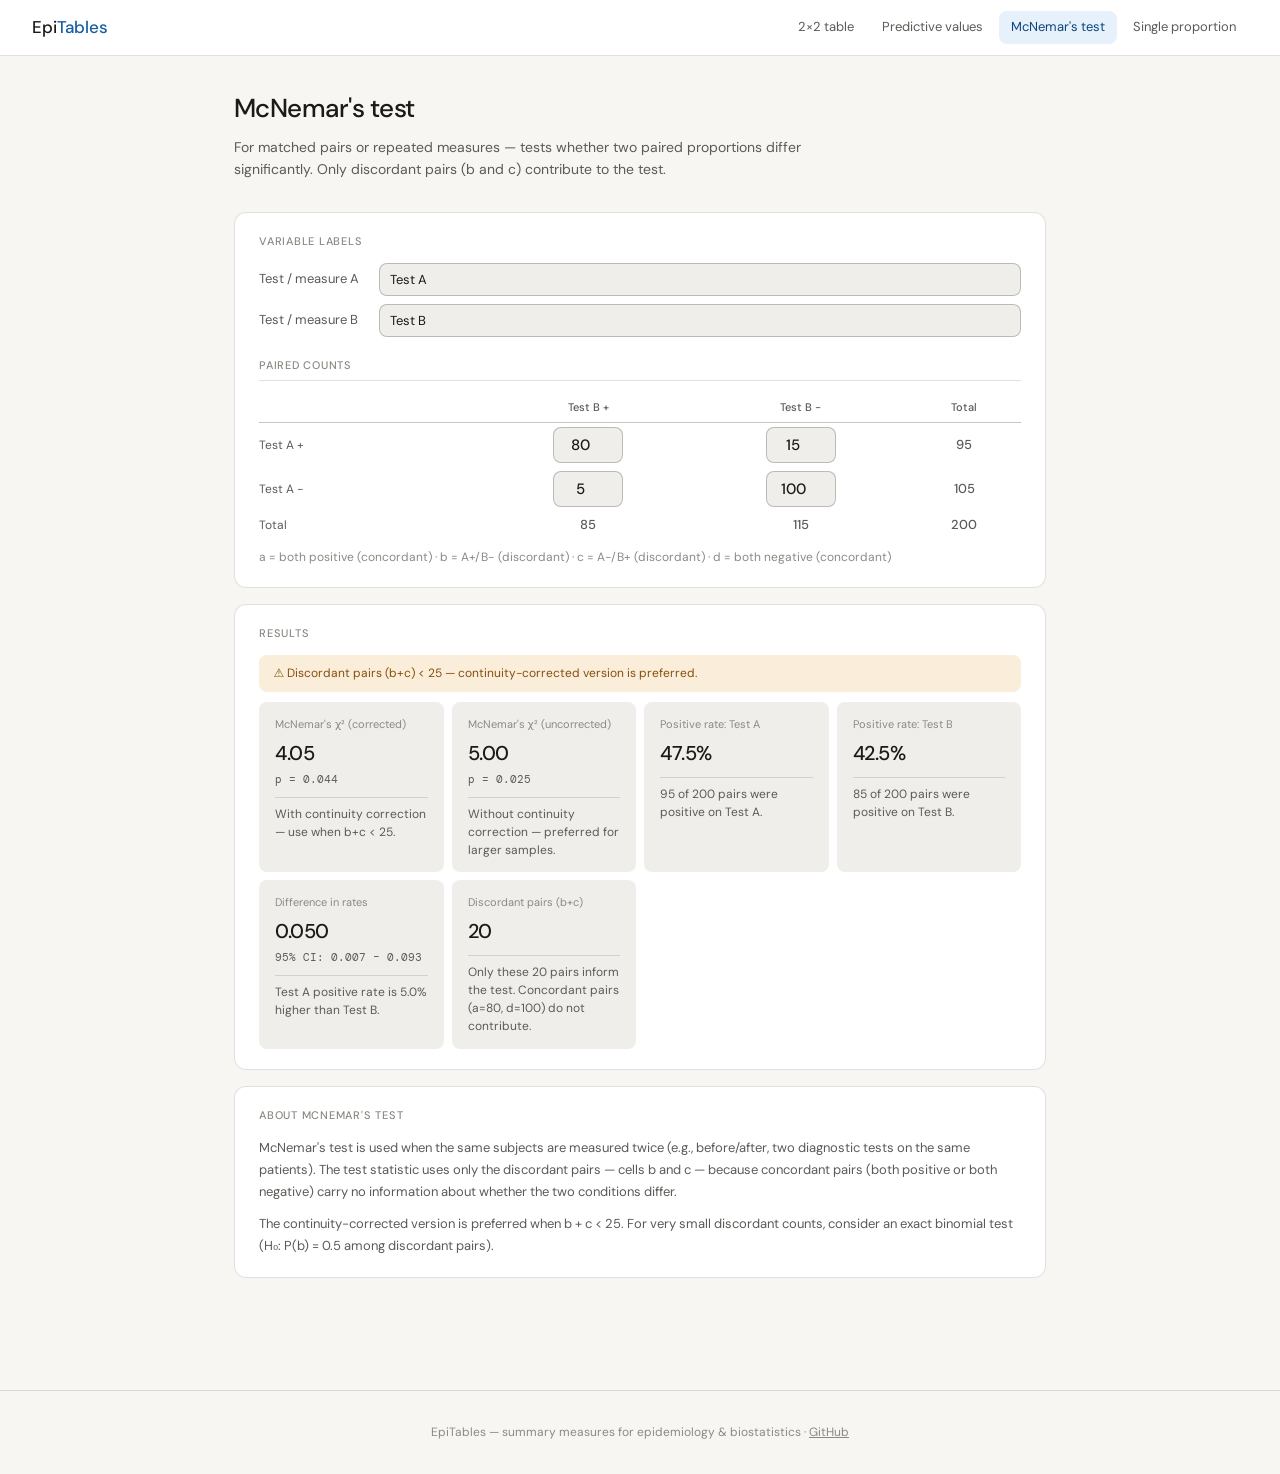
==== mcnemar.html @ b1627072 "initial commit" ====
<!DOCTYPE html>
<html lang="en">
<head>
  <meta charset="UTF-8">
  <meta name="viewport" content="width=device-width, initial-scale=1.0">
  <title>EpiTables — McNemar's Test</title>
  <meta name="description" content="McNemar's test for paired proportions. Corrected and uncorrected chi-square, difference in positive rates with CI.">
  <link rel="preconnect" href="https://fonts.googleapis.com">
  <link href="https://fonts.googleapis.com/css2?family=DM+Sans:wght@400;500&family=DM+Mono&display=swap" rel="stylesheet">
  <link rel="stylesheet" href="css/style.css">
</head>
<body>

<header class="site-header">
  <a href="index.html" class="logo">Epi<span>Tables</span></a>
  <nav class="site-nav">
    <a href="index.html">2×2 table</a>
    <a href="predictive.html">Predictive values</a>
    <a href="mcnemar.html" class="active">McNemar's test</a>
    <a href="proportion.html">Single proportion</a>
  </nav>
</header>

<main class="page-wrap">
  <div class="page-hero">
    <h1>McNemar's test</h1>
    <p>For matched pairs or repeated measures — tests whether two paired proportions differ significantly. Only discordant pairs (b and c) contribute to the test.</p>
  </div>

  <div class="card">
    <div class="section-label">Variable labels</div>
    <div class="field-row">
      <label>Test / measure A</label>
      <input type="text" id="mcA" value="Test A" oninput="update()">
    </div>
    <div class="field-row">
      <label>Test / measure B</label>
      <input type="text" id="mcB" value="Test B" oninput="update()">
    </div>

    <div class="inner-divider">Paired counts</div>
    <table class="table-2x2">
      <thead>
        <tr>
          <th></th>
          <th id="hBp">Test B +</th>
          <th id="hBn">Test B −</th>
          <th>Total</th>
        </tr>
      </thead>
      <tbody>
        <tr>
          <td class="row-label" id="hAp">Test A +</td>
          <td><input type="number" id="ma" value="80" min="0" oninput="update()"></td>
          <td><input type="number" id="mb" value="15" min="0" oninput="update()"></td>
          <td class="cell-total" id="mr1">95</td>
        </tr>
        <tr>
          <td class="row-label" id="hAn">Test A −</td>
          <td><input type="number" id="mc" value="5" min="0" oninput="update()"></td>
          <td><input type="number" id="md" value="100" min="0" oninput="update()"></td>
          <td class="cell-total" id="mr2">105</td>
        </tr>
        <tr>
          <td class="row-label">Total</td>
          <td class="cell-total" id="mc1">85</td>
          <td class="cell-total" id="mc2">115</td>
          <td class="cell-total" id="mN">200</td>
        </tr>
      </tbody>
    </table>
    <p style="font-size:12px;color:var(--text-tertiary);margin-top:8px">
      a = both positive (concordant) · b = A+/B− (discordant) · c = A−/B+ (discordant) · d = both negative (concordant)
    </p>
  </div>

  <div class="card">
    <div class="section-label">Results</div>
    <div id="warnArea"></div>
    <div id="results" class="metrics-grid"></div>
  </div>

  <div class="card">
    <div class="section-label">About McNemar's test</div>
    <p style="font-size:13px;color:var(--text-secondary);line-height:1.7">
      McNemar's test is used when the same subjects are measured twice (e.g., before/after, two diagnostic tests on the same patients).
      The test statistic uses only the discordant pairs — cells b and c — because concordant pairs (both positive or both negative) carry no information about whether the two conditions differ.
    </p>
    <p style="font-size:13px;color:var(--text-secondary);line-height:1.7;margin-top:10px">
      The continuity-corrected version is preferred when b + c &lt; 25. For very small discordant counts, consider an exact binomial test (H₀: P(b) = 0.5 among discordant pairs).
    </p>
  </div>
</main>

<footer class="site-footer">
  EpiTables — summary measures for epidemiology &amp; biostatistics ·
  <a href="https://github.com/yourusername/epitables" target="_blank">GitHub</a>
</footer>

<script src="js/stats.js"></script>
<script>
function update() {
  const a = parseFloat(document.getElementById('ma').value)||0;
  const b = parseFloat(document.getElementById('mb').value)||0;
  const c = parseFloat(document.getElementById('mc').value)||0;
  const d = parseFloat(document.getElementById('md').value)||0;
  const tA = document.getElementById('mcA').value||'Test A';
  const tB = document.getElementById('mcB').value||'Test B';
  const N  = a+b+c+d;
  const S  = Stats;

  document.getElementById('hBp').textContent = tB + ' +';
  document.getElementById('hBn').textContent = tB + ' −';
  document.getElementById('hAp').textContent = tA + ' +';
  document.getElementById('hAn').textContent = tA + ' −';
  document.getElementById('mr1').textContent = a+b;
  document.getElementById('mr2').textContent = c+d;
  document.getElementById('mc1').textContent = a+c;
  document.getElementById('mc2').textContent = b+d;
  document.getElementById('mN').textContent  = N;

  if (b+c === 0) {
    document.getElementById('warnArea').innerHTML = '';
    document.getElementById('results').innerHTML =
      '<p style="font-size:13px;color:var(--text-secondary)">Both discordant cells (b, c) are zero — McNemar\'s test is not applicable.</p>';
    return;
  }

  const mc = S.mcnemar(b, c, N);
  const posA = N>0 ? (a+b)/N : 0;
  const posB = N>0 ? (a+c)/N : 0;
  const diff = posA - posB;
  const [ciLo, ciHi] = [diff - 1.96*mc.se_diff, diff + 1.96*mc.se_diff];

  const smallDisc = (b+c) < 25;
  document.getElementById('warnArea').innerHTML = smallDisc
    ? '<div class="warn-box">⚠ Discordant pairs (b+c) &lt; 25 — continuity-corrected version is preferred.</div>' : '';

  function mc_card(label, value, ci, interp) {
    return `<div class="metric-card">
      <div class="m-label">${label}</div>
      <div class="m-value">${value}</div>
      ${ci ? `<div class="m-ci">${ci}</div>` : ''}
      ${interp ? `<div class="m-interp">${interp}</div>` : ''}
    </div>`;
  }

  document.getElementById('results').innerHTML =
    mc_card('McNemar\'s χ² (corrected)', S.fmt(mc.chi2_corr), 'p = ' + S.fmtP(mc.p_corr),
      'With continuity correction — use when b+c &lt; 25.') +
    mc_card('McNemar\'s χ² (uncorrected)', S.fmt(mc.chi2_uncorr), 'p = ' + S.fmtP(mc.p_uncorr),
      'Without continuity correction — preferred for larger samples.') +
    mc_card('Positive rate: ' + tA, S.pct(posA), '',
      `${a+b} of ${N} pairs were positive on ${tA}.`) +
    mc_card('Positive rate: ' + tB, S.pct(posB), '',
      `${a+c} of ${N} pairs were positive on ${tB}.`) +
    mc_card('Difference in rates', S.fmt(diff,3), '95% CI: ' + S.fmt(ciLo,3) + ' – ' + S.fmt(ciHi,3),
      `${tA} positive rate is ${S.fmt(Math.abs(diff)*100,1)}% ${diff>=0?'higher':'lower'} than ${tB}.`) +
    mc_card('Discordant pairs (b+c)', b+c, '',
      `Only these ${b+c} pairs inform the test. Concordant pairs (a=${a}, d=${d}) do not contribute.`);
}

update();
</script>
</body>
</html>
---- css/style.css ----
/* EpiTables — base styles */
*, *::before, *::after { box-sizing: border-box; margin: 0; padding: 0; }

:root {
  --bg: #ffffff;
  --bg-surface: #f7f6f3;
  --bg-secondary: #f0eeea;
  --text: #1a1a18;
  --text-secondary: #5a5a56;
  --text-tertiary: #8a8a84;
  --border: rgba(0,0,0,0.12);
  --border-med: rgba(0,0,0,0.22);
  --accent: #185FA5;
  --accent-bg: #E6F1FB;
  --accent-text: #0C447C;
  --warn-bg: #FAEEDA;
  --warn-text: #854F0B;
  --radius-md: 8px;
  --radius-lg: 12px;
  --font: 'DM Sans', system-ui, sans-serif;
  --font-mono: 'DM Mono', ui-monospace, monospace;
}

@media (prefers-color-scheme: dark) {
  :root {
    --bg: #1a1a18;
    --bg-surface: #222220;
    --bg-secondary: #2a2a27;
    --text: #f0eeea;
    --text-secondary: #a8a8a2;
    --text-tertiary: #6a6a64;
    --border: rgba(255,255,255,0.1);
    --border-med: rgba(255,255,255,0.18);
    --accent: #378ADD;
    --accent-bg: #0c2a44;
    --accent-text: #85B7EB;
    --warn-bg: #3a2a08;
    --warn-text: #FAC775;
  }
}

html { font-size: 16px; }
body {
  font-family: var(--font);
  background: var(--bg-surface);
  color: var(--text);
  line-height: 1.6;
  min-height: 100vh;
}

/* Layout */
.site-header {
  background: var(--bg);
  border-bottom: 0.5px solid var(--border);
  padding: 0 2rem;
  position: sticky;
  top: 0;
  z-index: 100;
  display: flex;
  align-items: center;
  justify-content: space-between;
  height: 56px;
}

.site-header .logo {
  font-size: 17px;
  font-weight: 500;
  color: var(--text);
  text-decoration: none;
  letter-spacing: -0.01em;
}

.site-header .logo span {
  color: var(--accent);
}

.site-nav {
  display: flex;
  gap: 4px;
}

.site-nav a {
  font-size: 13px;
  color: var(--text-secondary);
  text-decoration: none;
  padding: 6px 12px;
  border-radius: var(--radius-md);
  transition: background 0.15s, color 0.15s;
}

.site-nav a:hover { background: var(--bg-secondary); color: var(--text); }
.site-nav a.active { background: var(--accent-bg); color: var(--accent-text); }

.page-wrap {
  max-width: 860px;
  margin: 0 auto;
  padding: 2rem 1.5rem 4rem;
}

.page-hero {
  margin-bottom: 2rem;
}

.page-hero h1 {
  font-size: 26px;
  font-weight: 500;
  letter-spacing: -0.02em;
  color: var(--text);
  margin-bottom: 6px;
}

.page-hero p {
  font-size: 14px;
  color: var(--text-secondary);
  max-width: 600px;
  line-height: 1.6;
}

/* Section tabs */
.tab-bar {
  display: flex;
  gap: 4px;
  margin-bottom: 1.5rem;
  flex-wrap: wrap;
  border-bottom: 0.5px solid var(--border);
  padding-bottom: 0;
}

.tab-btn {
  font-size: 13px;
  font-family: var(--font);
  padding: 8px 16px;
  border: none;
  background: transparent;
  color: var(--text-secondary);
  cursor: pointer;
  border-bottom: 2px solid transparent;
  margin-bottom: -0.5px;
  transition: color 0.15s, border-color 0.15s;
}

.tab-btn:hover { color: var(--text); }
.tab-btn.active { color: var(--accent); border-bottom-color: var(--accent); font-weight: 500; }

.tab-panel { display: none; }
.tab-panel.active { display: block; }

/* Cards */
.card {
  background: var(--bg);
  border: 0.5px solid var(--border);
  border-radius: var(--radius-lg);
  padding: 1.25rem 1.5rem;
  margin-bottom: 1rem;
}

.section-label {
  font-size: 11px;
  font-weight: 500;
  color: var(--text-tertiary);
  text-transform: uppercase;
  letter-spacing: 0.07em;
  margin-bottom: 0.75rem;
}

/* Form elements */
.field-row {
  display: flex;
  align-items: center;
  gap: 10px;
  margin-bottom: 8px;
}

.field-row label {
  font-size: 13px;
  color: var(--text-secondary);
  min-width: 110px;
}

.field-row input[type="text"],
.field-row input[type="number"],
.field-row select {
  font-family: var(--font);
  font-size: 13px;
  padding: 7px 10px;
  border: 0.5px solid var(--border-med);
  border-radius: var(--radius-md);
  background: var(--bg-secondary);
  color: var(--text);
  transition: border-color 0.15s;
}

.field-row input[type="text"] { flex: 1; }
.field-row input[type="number"] { width: 88px; text-align: center; }
.field-row input:focus, .field-row select:focus {
  outline: none;
  border-color: var(--accent);
}

/* Pill buttons */
.pill-group { display: flex; gap: 6px; flex-wrap: wrap; margin-bottom: 10px; }
.pill-btn {
  font-size: 12px;
  font-family: var(--font);
  padding: 5px 14px;
  border: 0.5px solid var(--border-med);
  border-radius: 20px;
  background: transparent;
  color: var(--text-secondary);
  cursor: pointer;
  transition: all 0.15s;
}
.pill-btn:hover { background: var(--bg-secondary); color: var(--text); }
.pill-btn.active { background: var(--accent-bg); color: var(--accent-text); border-color: var(--accent); }

/* 2x2 table */
.table-2x2 {
  width: 100%;
  border-collapse: collapse;
  font-size: 13px;
  margin-top: 0.5rem;
}
.table-2x2 th {
  font-size: 11px;
  font-weight: 500;
  color: var(--text-secondary);
  padding: 6px 10px;
  text-align: center;
  border-bottom: 0.5px solid var(--border);
}
.table-2x2 td { padding: 4px 8px; text-align: center; }
.table-2x2 .row-label {
  text-align: left;
  color: var(--text-secondary);
  font-size: 12px;
  padding-left: 0;
  min-width: 90px;
}
.table-2x2 input[type="number"] {
  width: 70px;
  text-align: center;
  font-size: 15px;
  font-weight: 500;
  font-family: var(--font);
  padding: 7px 4px;
  border: 0.5px solid var(--border-med);
  border-radius: var(--radius-md);
  background: var(--bg-secondary);
  color: var(--text);
}
.table-2x2 input[type="number"]:focus { outline: none; border-color: var(--accent); }
.table-2x2 .cell-total {
  font-size: 13px;
  color: var(--text-secondary);
  font-weight: 500;
}

/* Metrics grid */
.metrics-grid {
  display: grid;
  grid-template-columns: repeat(auto-fit, minmax(170px, 1fr));
  gap: 8px;
  margin-top: 8px;
}

.metric-card {
  background: var(--bg-secondary);
  border-radius: var(--radius-md);
  padding: 0.85rem 1rem;
}

.metric-card .m-label {
  font-size: 11px;
  color: var(--text-tertiary);
  margin-bottom: 4px;
}

.metric-card .m-value {
  font-size: 20px;
  font-weight: 500;
  color: var(--text);
  letter-spacing: -0.02em;
}

.metric-card .m-ci {
  font-size: 11px;
  color: var(--text-secondary);
  margin-top: 2px;
  font-family: var(--font-mono);
}

.metric-card .m-interp {
  font-size: 12px;
  color: var(--text-secondary);
  margin-top: 8px;
  line-height: 1.5;
  border-top: 0.5px solid var(--border);
  padding-top: 7px;
}

/* Slider rows */
.slider-row {
  display: flex;
  align-items: center;
  gap: 10px;
  margin-bottom: 10px;
}
.slider-row label { font-size: 13px; color: var(--text-secondary); min-width: 130px; }
.slider-row input[type="range"] { flex: 1; accent-color: var(--accent); }
.slider-row .slider-val {
  font-size: 13px;
  font-weight: 500;
  color: var(--text);
  min-width: 52px;
  text-align: right;
  font-family: var(--font-mono);
}

/* Test result rows */
.test-result-row {
  display: flex;
  justify-content: space-between;
  align-items: center;
  padding: 8px 0;
  border-bottom: 0.5px solid var(--border);
}
.test-result-row:last-child { border-bottom: none; }
.test-result-row .tr-name { font-size: 13px; color: var(--text); }
.test-result-row .tr-sub { font-size: 11px; color: var(--text-secondary); margin-top: 1px; }
.test-result-row .tr-val {
  font-size: 13px;
  font-weight: 500;
  color: var(--text);
  text-align: right;
  font-family: var(--font-mono);
}
.test-result-row .tr-p { font-size: 11px; color: var(--text-secondary); font-family: var(--font-mono); }

/* Info/warn boxes */
.info-box {
  background: var(--accent-bg);
  border-radius: var(--radius-md);
  padding: 0.75rem 1rem;
  margin-top: 0.75rem;
  font-size: 13px;
  color: var(--accent-text);
  line-height: 1.6;
}

.warn-box {
  background: var(--warn-bg);
  border-radius: var(--radius-md);
  padding: 0.6rem 0.9rem;
  margin-bottom: 10px;
  font-size: 12px;
  color: var(--warn-text);
  line-height: 1.5;
}

/* Section divider inside card */
.inner-divider {
  font-size: 11px;
  font-weight: 500;
  color: var(--text-tertiary);
  text-transform: uppercase;
  letter-spacing: 0.07em;
  margin: 1.25rem 0 0.75rem;
  padding-bottom: 5px;
  border-bottom: 0.5px solid var(--border);
}

/* Footer */
.site-footer {
  text-align: center;
  padding: 2rem;
  font-size: 12px;
  color: var(--text-tertiary);
  border-top: 0.5px solid var(--border);
  margin-top: 2rem;
}

.site-footer a { color: var(--text-tertiary); text-decoration: underline; }

@media (max-width: 600px) {
  .page-wrap { padding: 1.25rem 1rem 3rem; }
  .site-header { padding: 0 1rem; }
  .metrics-grid { grid-template-columns: 1fr 1fr; }
  .tab-btn { font-size: 12px; padding: 7px 10px; }
}
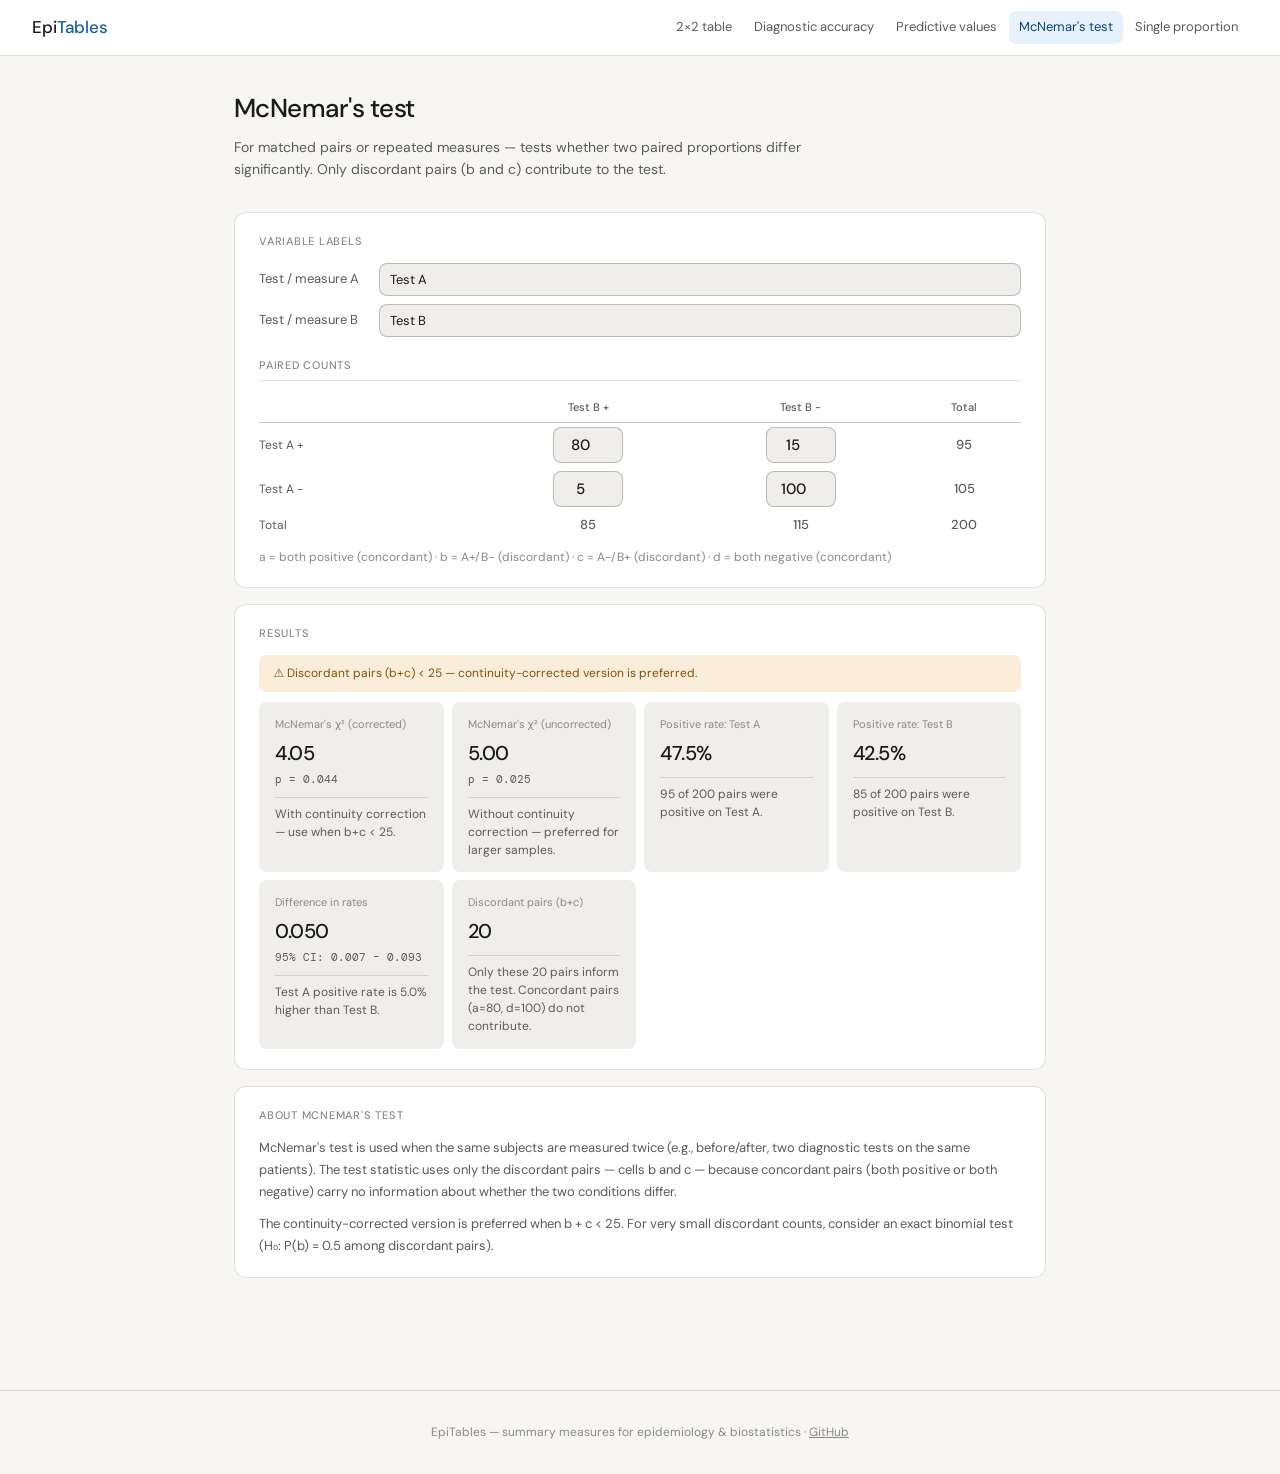
==== commit 44641bcc: "fix nav on predictive, mcnemar, proportion pages" ====
--- a/mcnemar.html
+++ b/mcnemar.html
@@ -15,6 +15,7 @@
   <a href="index.html" class="logo">Epi<span>Tables</span></a>
   <nav class="site-nav">
     <a href="index.html">2×2 table</a>
+    <a href="diagnostic.html">Diagnostic accuracy</a>
     <a href="predictive.html">Predictive values</a>
     <a href="mcnemar.html" class="active">McNemar's test</a>
     <a href="proportion.html">Single proportion</a>
--- a/css/style.css
+++ b/css/style.css
@@ -76,16 +76,23 @@
 
 .site-nav {
   display: flex;
-  gap: 4px;
-}
+  gap: 2px;
+  overflow-x: auto;
+  -webkit-overflow-scrolling: touch;
+  scrollbar-width: none;
+  flex-shrink: 1;
+  min-width: 0;
+}
+.site-nav::-webkit-scrollbar { display: none; }
 
 .site-nav a {
   font-size: 13px;
   color: var(--text-secondary);
   text-decoration: none;
-  padding: 6px 12px;
+  padding: 6px 10px;
   border-radius: var(--radius-md);
   transition: background 0.15s, color 0.15s;
+  white-space: nowrap;
 }
 
 .site-nav a:hover { background: var(--bg-secondary); color: var(--text); }
@@ -289,6 +296,15 @@
   font-family: var(--font-mono);
 }
 
+.metric-card-highlight {
+  border: 1.5px solid var(--accent);
+  background: var(--accent-bg);
+}
+
+.metric-card-highlight .m-label { color: var(--accent-text); }
+.metric-card-highlight .m-value { color: var(--accent-text); }
+.metric-card-highlight .m-ci    { color: var(--accent-text); opacity: 0.8; }
+
 .metric-card .m-interp {
   font-size: 12px;
   color: var(--text-secondary);
